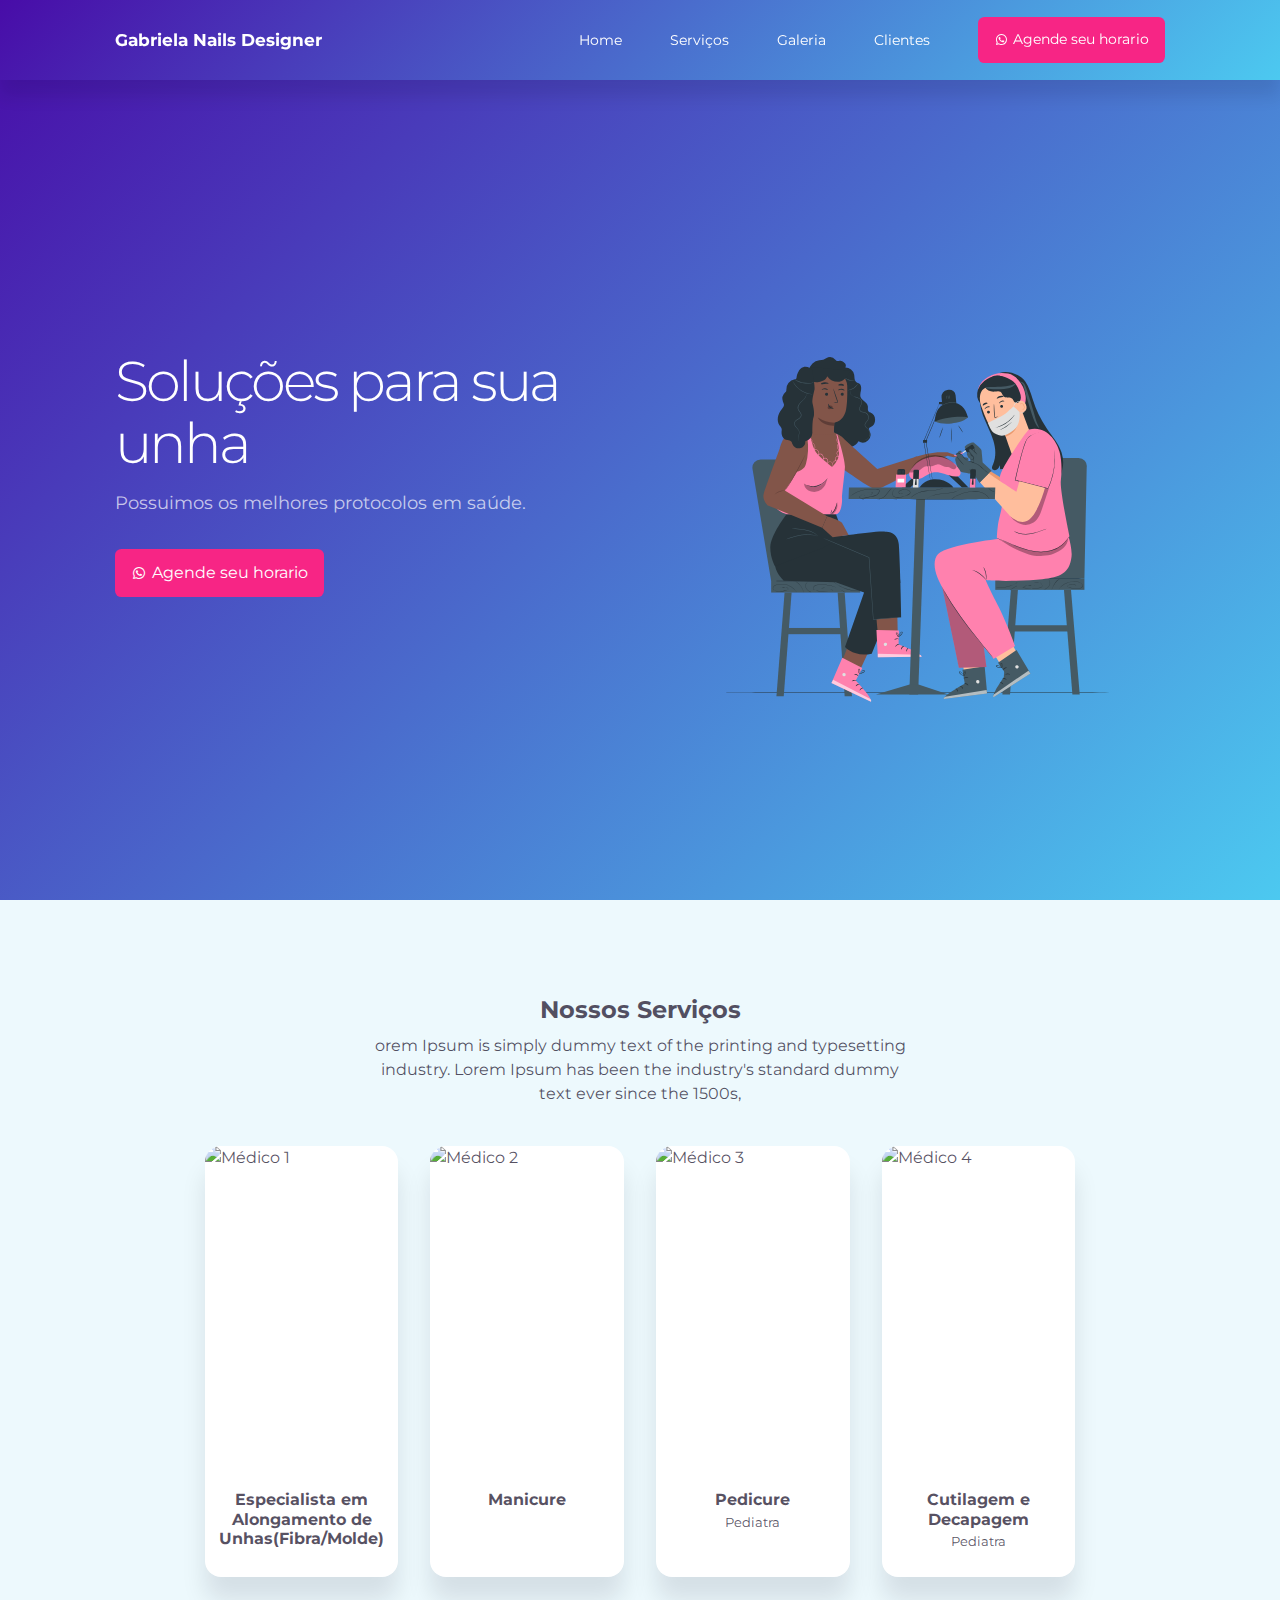
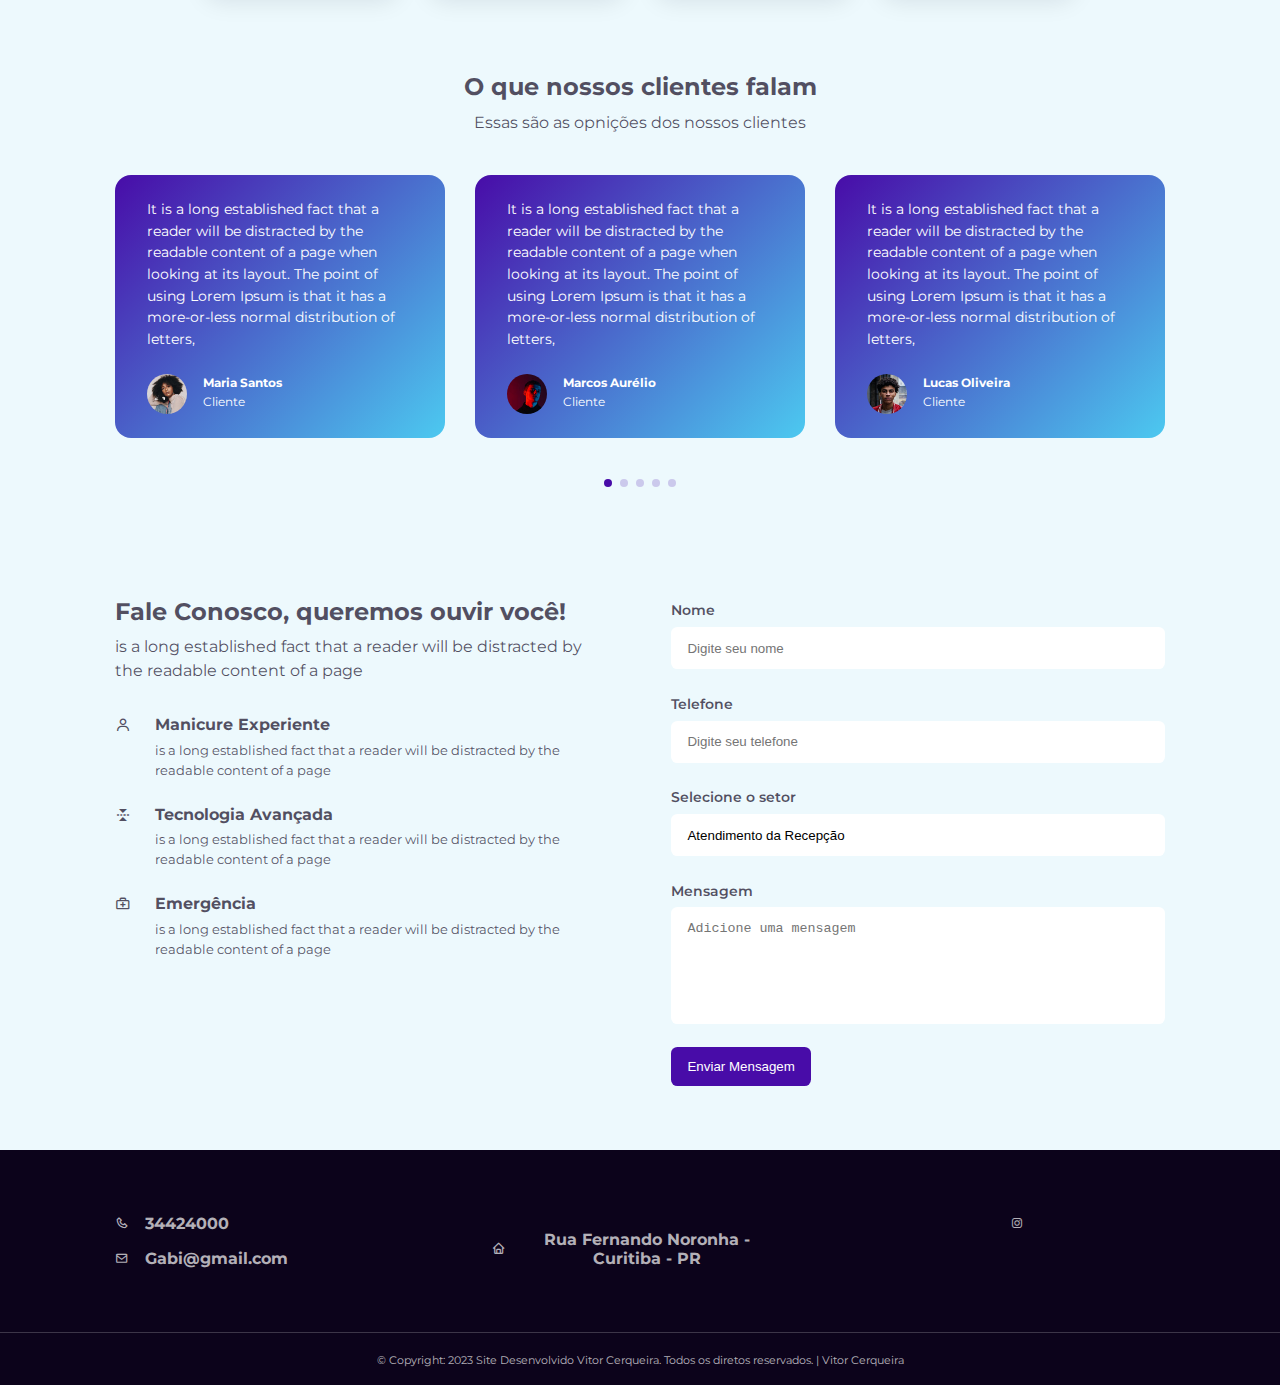
==== Salao de Beleza/index.html @ fa56c41f "alterado" ====
<!DOCTYPE html>
<html lang="pt-br">
<head>
    <meta charset="UTF-8">
    <meta http-equiv="X-UA-Compatible" content="IE=edge">
    <meta name="viewport" content="width=device-width, initial-scale=1.0">
    <link rel="stylesheet" href="./css/style.min.css">
    <link href='https://unpkg.com/boxicons@2.1.2/css/boxicons.min.css' rel='stylesheet'><!--Link BOXICONS-->
    <link rel="stylesheet" href="https://unpkg.com/swiper/swiper-bundle.min.css"/><!--Link Swiper's CSS-->
    <title>Gabriela Nails Designer</title>
</head>

<body>
    <nav>
        <div class="container">
            <a href="#" class="nav__logo"><h3>Gabriela Nails Designer</h3></a>
            
            <ul id="nav__items">
                <li><a href="#">Home</a></li>
                <li><a href="#doctor">Serviços</a></li>
                <li><a href="#services">Galeria</a></li>
                <li><a href="#testimonials">Clientes</a></li>
                <li><a href="https://wa.me/5561999999999" target="_blank" class="btn" ><i class='bx bxl-whatsapp' ></i>Agende seu horario</a></li>
            </ul>

                <button id="open__nav-btn"><i class='bx bx-menu'></i></button>
                <button id="close__nav-btn"><i class='bx bx-x' ></i></button>
            
        </div>
    </nav>
<!-----------------END OF NAV MENU---------------->

    <header>
        <div class="container">
            <div class="header__content">
                <h1>Soluções para sua unha</h1>
                <p>Possuimos os melhores protocolos em saúde.</p>
                <a href="#appointment" class="btn"><i class='bx bxl-whatsapp' ></i>Agende seu horario</a>
            </div>
            <div class="header__image">
                <img src="./assets/manicurist-animate.svg" alt="Header Image">
            </div>
        </div>
    </header>

    <!---------END OF HEADER-------------------->    
   

<!------------------END OF THE SERVICES------------------->










<section id="doctor">
    <h2>Nossos Serviços</h2>
    <p>
        orem Ipsum is simply dummy text of the printing and typesetting industry. Lorem Ipsum has been the industry's standard dummy text ever since the 1500s,
    </p>
    <div class="container">
        <article>
            <div class="doctor__image">
                <img src="https://i.pinimg.com/564x/72/eb/a5/72eba5d0fb76908fe4ea107b6c5db8d2.jpg" alt="Médico 1">
            </div>
            <div class="doctor__details">
                <h4>Especialista em Alongamento de Unhas(Fibra/Molde)</h4>
            </div>
            <div class="doctor__socials">
                <a href="https://instagram.com" target="_blank"><i class='bx bxl-instagram' style='color:#121111'></i></a>
            </div>
            <a href="https://wa.me/5561999999999" target="_blank" class="doctor__whatsapp"><i class='bx bxl-whatsapp'></i></a>
        </article>



        <article>
            <div class="doctor__image">
                <img src="https://i.pinimg.com/564x/06/58/c7/0658c7a40621ec1478a565272fd5f32c.jpg" alt="Médico 2">
            </div>
            <div class="doctor__details">
                <h4>Manicure</h4>
            </div>
            <div class="doctor__socials">
                <a href="https://instagram.com" target="_blank"><i class='bx bxl-instagram' style='color:#121111'></i></a>
            </div>
            <a href="https://wa.me/5561999999999" target="_blank" class="doctor__whatsapp"><i class='bx bxl-whatsapp'></i></a>
        </article>



        <article>
            <div class="doctor__image">
                <img src="https://i.pinimg.com/564x/a1/d6/25/a1d6251165989933259fdd6eed81cb64.jpg" alt="Médico 3">
            </div>
            <div class="doctor__details">
                <h4>Pedicure</h4>
                <small>Pediatra</small>
            </div>
            <div class="doctor__socials">
                <a href="https://instagram.com" target="_blank"><i class='bx bxl-instagram' style='color:#121111'></i></a>
            </div>
            <a href="https://wa.me/5561999999999" target="_blank" class="doctor__whatsapp"><i class='bx bxl-whatsapp'></i></a>
        </article>

        <article>
            <div class="doctor__image">
                <img src="https://i.pinimg.com/564x/08/cd/47/08cd47508c0021479b3d89a83744620e.jpg" alt="Médico 4">
            </div>
            <div class="doctor__details">
                <h4>Cutilagem e Decapagem</h4>
                <small>Pediatra</small>
            </div>
            <div class="doctor__socials">
                <a href="https://instagram.com" target="_blank"><i class='bx bxl-instagram' style='color:#121111'></i></a>
            </div>
            <a href="https://wa.me/5561999999999" target="_blank" class="doctor__whatsapp"><i class='bx bxl-whatsapp' ></i></a>
        </article>
    </div>
</section>

<!------------------END OF THE DOCTORS------------------->








<section id="testimonials"  class="swiper mySwiper">
    <h2>O que nossos clientes falam</h2>
    <p>Essas são as opnições dos nossos clientes</p>

    <div class="swiper-wrapper">
        <article class="swiper-slide">
            <p>
                It is a long established fact that a reader will be distracted by the readable content of a page when looking at its layout. The point of using Lorem Ipsum is that it has a more-or-less normal distribution of letters,
            </p>
            <div class="patient">
                <div class="avatar">
                    <img src="./assets/avatar1.jpg" alt="Patiente 1">
                </div>
                <div class="patient__details">
                    <h5>Maria Santos</h5>
                    <small>Cliente</small>
                </div>
            </div>
        </article>

        <article class="swiper-slide">
            <p>
                It is a long established fact that a reader will be distracted by the readable content of a page when looking at its layout. The point of using Lorem Ipsum is that it has a more-or-less normal distribution of letters,
            </p>
            <div class="patient">
                <div class="avatar">
                    <img src="./assets/avatar2.jpg" alt="Patiente 2">
                </div>
                <div class="patient__details">
                    <h5>Marcos Aurélio</h5>
                    <small>Cliente</small>
                </div>
            </div>
        </article>

        <article class="swiper-slide">
            <p>
                It is a long established fact that a reader will be distracted by the readable content of a page when looking at its layout. The point of using Lorem Ipsum is that it has a more-or-less normal distribution of letters,
            </p>
            <div class="patient">
                <div class="avatar">
                    <img src="./assets/avatar3.jpg" alt="Patiente 3">
                </div>
                <div class="patient__details">
                    <h5>Lucas Oliveira</h5>
                    <small>Cliente</small>
                </div>
            </div>
        </article>

        <article class="swiper-slide">
            <p>
                It is a long established fact that a reader will be distracted by the readable content of a page when looking at its layout. The point of using Lorem Ipsum is that it has a more-or-less normal distribution of letters,
            </p>
            <div class="patient">
                <div class="avatar">
                    <img src="./assets/avatar4.jpg" alt="Patiente 4">
                </div>
                <div class="patient__details">
                    <h5>Neuza Paiva</h5>
                    <small>Cliente</small>
                </div>
            </div>
        </article>

        <article class="swiper-slide">
            <p>
                It is a long established fact that a reader will be distracted by the readable content of a page when looking at its layout. The point of using Lorem Ipsum is that it has a more-or-less normal distribution of letters,
            </p>
            <div class="patient">
                <div class="avatar">
                    <img src="./assets/avatar5.jpg" alt="Patiente 5">
                </div>
                <div class="patient__details">
                    <h5>Dalila Santos</h5>
                    <small>Cliente</small>
                </div>
            </div>
        </article>

        <article class="swiper-slide">
            <p>
                It is a long established fact that a reader will be distracted by the readable content of a page when looking at its layout. The point of using Lorem Ipsum is that it has a more-or-less normal distribution of letters,
            </p>
            <div class="patient">
                <div class="avatar">
                    <img src="./assets/avatar6.jpg" alt="Patiente 6">
                </div>
                <div class="patient__details">
                    <h5>Eduarda Souza</h5>
                    <small>Cliente</small>
                </div>
            </div>
        </article>

        <article class="swiper-slide">
            <p>
                It is a long established fact that a reader will be distracted by the readable content of a page when looking at its layout. The point of using Lorem Ipsum is that it has a more-or-less normal distribution of letters,
            </p>
            <div class="patient">
                <div class="avatar">
                    <img src="./assets/avatar7.jpg" alt="Patiente 7">
                </div>
                <div class="patient__details">
                    <h5>Camila Aguiar</h5>
                    <small>Cliente</small>
                </div>
            </div>
        </article>
    </div>
    <div class="swiper-pagination"></div><!--Swiper JS contador de paginas-->
</section>
<!------------------END OF THE TESTIMUNIALS------------------->







<section id="appointment">
    <div class="container">
        <div class="info">
            <h2>Fale Conosco, queremos ouvir você!</h2>
            <p>is a long established fact that a reader will be distracted by the readable content of a page</p>

            <article>
                <div class="info__icon">
                    <i class='bx bx-user'></i>
                </div>
                <div>
                    <h4>Manicure Experiente</h4>
                    <small>
                        is a long established fact that a reader will be distracted by the readable content of a page
                    </small>
                </div>
            </article>

            <article>
                <div class="info__icon">
                    <i class='bx bx-reflect-horizontal'></i>
                </div>
                <div>
                    <h4>Tecnologia Avançada</h4>
                    <small>
                        is a long established fact that a reader will be distracted by the readable content of a page
                    </small>
                </div>
            </article>

            <article>
                <div class="info__icon">
                    <i class='bx bx-first-aid'></i>
                </div>
                <div>
                    <h4>Emergência</h4>
                    <small>
                        is a long established fact that a reader will be distracted by the readable content of a page
                    </small>
                </div>
            </article>
        </div>

        <form action="https://formspree.io/f/mayvaybg" method="POST">
            <div class="form__group">
                <label for="name">Nome</label>
                <input type="text" placeholder="Digite seu nome" name="Nome do Paciente" id="name" required><!--name é o nome do item que irá contar no email-->
            </div>
            <div class="form__group">
                <label for="phone">Telefone</label>
                <input type="number" placeholder="Digite seu telefone" name="Numero de Telefone" id="number" required>
            </div>
            <div class="form__group">
                <label for="departament">Selecione o setor</label>
                <select name="Departamento" id="departament" required>
                    <option value="Recepção">Atendimento da Recepção</option>
                    <option value="Médico">Atendimento Médico</option>
                    <option value="Recepção">Estrutura</option>
                </select>
            </div>
            <div class="form__group">
                <label for="message">Mensagem</label>
                <textarea name="Mensagem" id="message" rows="6" placeholder="Adicione uma mensagem" required></textarea>
            </div>
            <input type="submit" value="Enviar Mensagem" class="btn-primary">
        </form>
    </div>
</section>
<!------------------END OF THE APPOINTMENT------------------->







<footer>
    <div class="container">
        <article class="contact">
            <div class="contact__items">
                <i class='bx bx-phone'></i>
                <a href="tel:+556134424000"><h3>34424000</h3></a>
            </div>
            <div class="contact__items">
                <i class='bx bx-envelope'></i>
                <a href="mailto:Ouvidoria@Suaclinica.com"><h3>Gabi@gmail.com</h3></a>
            </div>
        </article>

        <article class="adress">
            <i class='bx bx-home'></i>
            <a href="https://www.google.com.br/maps/place/Congresso+Nacional/@-15.7997067,-47.8663516,17z/data=!3m1!4b1!4m5!3m4!1s0x935a3b38bf6375b9:0x5b6cafaacd19f3f!8m2!3d-15.7997119!4d-47.8641629" target="_blank"><h3>Rua Fernando Noronha - Curitiba - PR</h3></a>
            
            <a href="#"></i></a>
        </article>

        <article>
            <div class="footer__socials">
                <a href="https://www.instagram.com/jonathansantos.costa/" target="_blank"><i class='bx bxl-instagram' ></i></a>
            </div> 
        </article>

        </div>
        <div class="copyright">
            <small>&copy; Copyright: 2023 Site Desenvolvido Vitor Cerqueira. Todos os diretos reservados. |  Vitor Cerqueira 
        </div>
</footer>






<script src="https://unpkg.com/swiper/swiper-bundle.min.js"></script><!-- Swiper JS -->
<script src="./main.js"></script><!--javascript botao menu-->


</body>
</html>
---- Salao de Beleza/css/style.min.css ----
@import url("https://fonts.googleapis.com/css2?family=Montserrat:wght@300;400;500;600;700&display=swap");*{margin:0;padding:0;border:0;outline:0;list-style:none;text-decoration:none;-webkit-box-sizing:border-box;box-sizing:border-box}html{scroll-behavior:smooth}body{font-family:Montserrat, sans-serif;line-height:1.5;color:rgba(12,3,27,0.7);background:rgba(76,201,240,0.1);-webkit-user-select:none;-moz-user-select:none;-ms-user-select:none;user-select:none}.container{width:82%;margin:0 auto}img{display:block;width:100%}h1,h2,h3,h4,h5{line-height:1.2}section{margin-top:6rem}section>h2{text-align:center}section>p{text-align:center;width:42%;margin:0.6rem auto 2.5rem}.btn{display:block;width:-webkit-fit-content;width:-moz-fit-content;width:fit-content;padding:0.75rem 1rem;border-radius:0.4rem;background:#f72585;cursor:pointer;-webkit-transition:all 400ms ease;transition:all 400ms ease;color:#fff;display:-webkit-box;display:-ms-flexbox;display:flex;-webkit-box-orient:horizontal;-webkit-box-direction:normal;-ms-flex-direction:row;flex-direction:row;-webkit-box-align:center;-ms-flex-align:center;align-items:center;text-align:center;gap:0.3rem}.btn:hover{background:#f84c9b;-webkit-box-shadow:0 1rem 1.6rem rgba(12,3,27,0.15);box-shadow:0 1rem 1.6rem rgba(12,3,27,0.15)}.btn-primary{display:block;width:-webkit-fit-content;width:-moz-fit-content;width:fit-content;padding:0.75rem 1rem;border-radius:0.4rem;background:#480ca8;cursor:pointer;-webkit-transition:all 400ms ease;transition:all 400ms ease;color:#fff}.btn-primary:hover{background:#580fce;-webkit-box-shadow:0 1rem 1.6rem rgba(12,3,27,0.15);box-shadow:0 1rem 1.6rem rgba(12,3,27,0.15)}@media screen and (max-width: 1024px){.container{width:90%}section>p{width:55%}}@media screen and (max-width: 600px){section>p{width:90%}}nav{width:100vw;height:5rem;position:fixed;z-index:10;display:-ms-grid;display:grid;place-items:center;background:linear-gradient(135deg, #480ca8, #4cc9f0);color:#fff;-webkit-box-shadow:0 1rem 1rem rgba(12,3,27,0.1);box-shadow:0 1rem 1rem rgba(12,3,27,0.1)}nav h1,nav h2,nav h3,nav h4,nav h5{color:#fff}nav.window-scroll{background:#fff}nav.window-scroll .container button{color:#0c031b}nav.window-scroll .container a{color:#0c031b}nav.window-scroll .container a>h3{color:#0c031b}nav.window-scroll .container a.btn{color:#fff}nav .container{display:-webkit-box;display:-ms-flexbox;display:flex;-webkit-box-pack:justify;-ms-flex-pack:justify;justify-content:space-between;-webkit-box-align:center;-ms-flex-align:center;align-items:center}nav .container ul{display:-webkit-box;display:-ms-flexbox;display:flex;gap:3rem;-webkit-box-align:center;-ms-flex-align:center;align-items:center}nav .container button{display:none}nav .container a{color:#fff;font-weight:400;font-size:0.9rem}nav .container .nav__logo{color:#fff}@media screen and (max-width: 1024px){nav .container button{display:inline-block;background:transparent;color:#fff;font-size:2rem;cursor:pointer}nav .container button#close__nav-btn{display:none}nav .container ul{position:fixed;right:5%;top:5rem;-webkit-box-orient:vertical;-webkit-box-direction:normal;-ms-flex-direction:column;flex-direction:column;-webkit-box-align:start;-ms-flex-align:start;align-items:flex-start;gap:0;display:none;opacity:0;-webkit-animation:fadeNavItem 700ms ease forwards;animation:fadeNavItem 700ms ease forwards}@-webkit-keyframes fadeNavItem{0%{}100%{opacity:1}}@keyframes fadeNavItem{0%{}100%{opacity:1}}nav .container ul li{width:100%}nav .container ul li a{color:#fff;height:100%;display:block;padding:1.5rem 2rem;border-radius:0;background:-webkit-gradient(linear, left top, left bottom, from(#4cc9f0), to(#14b8eb));background:linear-gradient(#4cc9f0, #14b8eb)}nav .container ul li a.btn{background:#f72585}}header{background:linear-gradient(135deg, #480ca8, #4cc9f0);color:#fff;height:100vh;display:-ms-grid;display:grid;place-items:center;overflow:hidden}header h1,header h2,header h3,header h4,header h5{color:#fff}header .container{margin-top:3rem;display:-ms-grid;display:grid;-ms-grid-columns:46% 46%;grid-template-columns:46% 46%;gap:8%;-webkit-box-align:center;-ms-flex-align:center;align-items:center;-webkit-box-pack:justify;-ms-flex-pack:justify;justify-content:space-between}header .container .header__content h1{font-size:3.5rem;line-height:1.1;letter-spacing:-3px;font-weight:300}header .container .header__content p{margin:1rem 0 2rem;color:rgba(255,255,255,0.7);font-size:1.1rem}@media screen and (max-width: 1024px){header{height:80vh}header .container{gap:1rem}header .container .header__content h1{font-size:2.2rem}}@media screen and (max-width: 600px){header{height:100vh;padding-top:3rem}header .container{-ms-grid-columns:1fr;grid-template-columns:1fr;text-align:center}header .container .header__content{margin:0.8rem 0 1.5rem;line-height:1.4rem}header .container .header__content .btn{display:block;margin-left:auto;margin-right:auto}}#services .container{display:-ms-grid;display:grid;-ms-grid-columns:(1fr)[3];grid-template-columns:repeat(3, 1fr);gap:2rem}#services article{background:linear-gradient(135deg, #480ca8, #4cc9f0);color:#fff;padding:1.5rem;border-radius:1rem;display:Flex;gap:1.5rem;height:-webkit-fit-content;height:-moz-fit-content;height:fit-content;-webkit-transition:all 400ms ease;transition:all 400ms ease}#services article h1,#services article h2,#services article h3,#services article h4,#services article h5{color:#fff}#services article i{font-size:1.7rem}#services article:hover{margin-top:-0.5rem}@media screen and (max-width: 1024px){#services .container{gap:1rem;-ms-grid-columns:(1fr)[2];grid-template-columns:repeat(2, 1fr)}#services .container article{padding:1.2rem;gap:0.8rem}#services .container article:hover{margin:0}}@media screen and (max-width: 600px){#services .container{-ms-grid-columns:1fr;grid-template-columns:1fr}#services .container article div h4{margin-bottom:0.8rem}}#doctor .container{width:68%;display:-ms-grid;display:grid;-ms-grid-columns:(1fr)[4];grid-template-columns:repeat(4, 1fr);gap:2rem}#doctor .container article{background:#fff;border-radius:1rem;-webkit-box-shadow:0 1.5rem 1.5rem rgba(12,3,27,0.1);box-shadow:0 1.5rem 1.5rem rgba(12,3,27,0.1);position:relative;-webkit-transition:all 700ms ease;transition:all 700ms ease}#doctor .container article:hover{-webkit-box-shadow:none;box-shadow:none}#doctor .container article:hover .doctor__image::before{left:0;border-radius:1rem 1rem 0 0}#doctor .container article:hover .doctor__socials,#doctor .container article:hover .doctor__whatsapp{opacity:1;visibility:visible}#doctor .container article .doctor__image{height:20rem;position:relative;border-radius:1rem 1rem 0 0;overflow:hidden}#doctor .container article .doctor__image::before{content:'';display:block;width:100%;height:100%;position:absolute;top:0;left:-100%;background:linear-gradient(135deg, rgba(72,12,168,0.8), rgba(76,201,240,0.8));border-radius:50%;-webkit-transition:all 1s ease;transition:all 1s ease}#doctor .container article .doctor__details{margin:1.5rem 0;text-align:center}#doctor .container article .doctor__socials{position:absolute;top:1.2rem;right:1.2rem;display:-webkit-box;display:-ms-flexbox;display:flex;-webkit-box-orient:vertical;-webkit-box-direction:normal;-ms-flex-direction:column;flex-direction:column;gap:1rem;opacity:0;visibility:hidden;-webkit-transition:all 1s 400ms ease;transition:all 1s 400ms ease}#doctor .container article .doctor__socials a{background:#fff;color:#480ca8;padding:0.4rem;display:-webkit-box;display:-ms-flexbox;display:flex;font-size:0.8rem;border-radius:50%;-webkit-transition:all 400ms ease;transition:all 400ms ease}#doctor .container article .doctor__socials a:hover{background:#480ca8;color:#fff}#doctor .container article .doctor__whatsapp{background:#54eb72;color:#fff;position:absolute;left:50%;-webkit-transform:translateX(-50%);transform:translateX(-50%);bottom:30%;padding:1rem;border-radius:50%;display:-webkit-box;display:-ms-flexbox;display:flex;opacity:0;visibility:hidden;-webkit-transition:all 1s 400ms ease;transition:all 1s 400ms ease}@media screen and (max-width: 1024px){#doctor .container{-ms-grid-columns:1fr 1fr;grid-template-columns:1fr 1fr}}@media screen and (max-width: 600px){#doctor .container{-ms-grid-columns:1fr;grid-template-columns:1fr}}.swiper{width:82%}.swiper .swiper-wrapper{margin-bottom:4rem}.swiper .swiper-wrapper .swiper-slide{background:linear-gradient(135deg, #480ca8, #4cc9f0);color:#fff;padding:1.5rem 2rem;border-radius:1rem;cursor:default;font-size:0.9rem}.swiper .swiper-wrapper .swiper-slide h1,.swiper .swiper-wrapper .swiper-slide h2,.swiper .swiper-wrapper .swiper-slide h3,.swiper .swiper-wrapper .swiper-slide h4,.swiper .swiper-wrapper .swiper-slide h5{color:#fff}.swiper .swiper-wrapper .swiper-slide p{margin-bottom:1.5rem}.swiper .swiper-wrapper .swiper-slide .patient{display:-webkit-box;display:-ms-flexbox;display:flex;-webkit-box-align:center;-ms-flex-align:center;align-items:center;gap:1rem}.swiper .swiper-wrapper .swiper-slide .patient .avatar{width:2.5rem;aspect-ratio:1/1;border-radius:50%;overflow:hidden}.swiper .swiper-pagination-bullet{background:#480ca8}@media screen and (max-width: 600px){.swiper .swiper-wrapper .swiper-slide{padding:1.5rem}}#appointment .container{display:-ms-grid;display:grid;-ms-grid-columns:47% 47%;grid-template-columns:47% 47%;gap:6%}#appointment .container .info p{margin:0.5rem 0 2rem}#appointment .container .info article{display:-webkit-box;display:-ms-flexbox;display:flex;gap:1.5rem;margin-bottom:1.5rem}#appointment .container .info article small{margin-top:0.4rem;display:block}#appointment .container form{display:-webkit-box;display:-ms-flexbox;display:flex;-webkit-box-orient:vertical;-webkit-box-direction:normal;-ms-flex-direction:column;flex-direction:column;gap:1.4rem}#appointment .container form .form__group label{font-size:0.85rem;margin-bottom:0.4rem;display:inline-block;font-weight:600}#appointment .container form .form__group input,#appointment .container form .form__group textarea,#appointment .container form .form__group select{background:#fff;padding:0.85rem 1rem;display:block;width:100%;border-radius:0.4rem;resize:none;-webkit-appearance:none;-moz-appearance:none;appearance:none}@media screen and (max-width: 1024px){#appointment .container{-ms-grid-columns:1fr;grid-template-columns:1fr;gap:2rem}#appointment .container .info h2,#appointment .container .info p{text-align:center}}footer{background:#0c031b;color:rgba(255,255,255,0.7);padding-top:4rem;margin-top:4rem}footer .container{display:-ms-grid;display:grid;-ms-grid-columns:(1fr)[3];grid-template-columns:repeat(3, 1fr);gap:5rem;font-size:0.85rem;padding-bottom:3rem}footer .container a{color:rgba(255,255,255,0.7);-webkit-transition:all 400ms ease;transition:all 400ms ease}footer .container a:hover{color:#fff}footer .container .contact{display:-webkit-box;display:-ms-flexbox;display:flex;-webkit-box-orient:vertical;-webkit-box-direction:normal;-ms-flex-direction:column;flex-direction:column;-webkit-box-pack:center;-ms-flex-pack:center;justify-content:center}footer .container .contact .footer__logo{padding-bottom:2rem}footer .container .contact .contact__items{display:-webkit-box;display:-ms-flexbox;display:flex;-webkit-box-orient:horizontal;-webkit-box-direction:normal;-ms-flex-direction:row;flex-direction:row;-webkit-box-align:center;-ms-flex-align:center;align-items:center;gap:1rem;padding-bottom:1rem}footer .container .adress{display:-webkit-box;display:-ms-flexbox;display:flex;-webkit-box-orient:horizontal;-webkit-box-direction:normal;-ms-flex-direction:row;flex-direction:row;-webkit-box-align:center;-ms-flex-align:center;align-items:center;text-align:center;gap:1rem}footer .container .footer__socials{padding-bottom:1rem;display:-webkit-box;display:-ms-flexbox;display:flex;gap:1rem;-webkit-box-pack:center;-ms-flex-pack:center;justify-content:center}footer .copyright{text-align:center;font-size:0.85rem;padding:1rem;border-top:1px solid rgba(255,255,255,0.2)}@media screen and (max-width: 600px){footer .container{-ms-grid-columns:1fr;grid-template-columns:1fr;text-align:center}}
/*# sourceMappingURL=style.min.css.map */
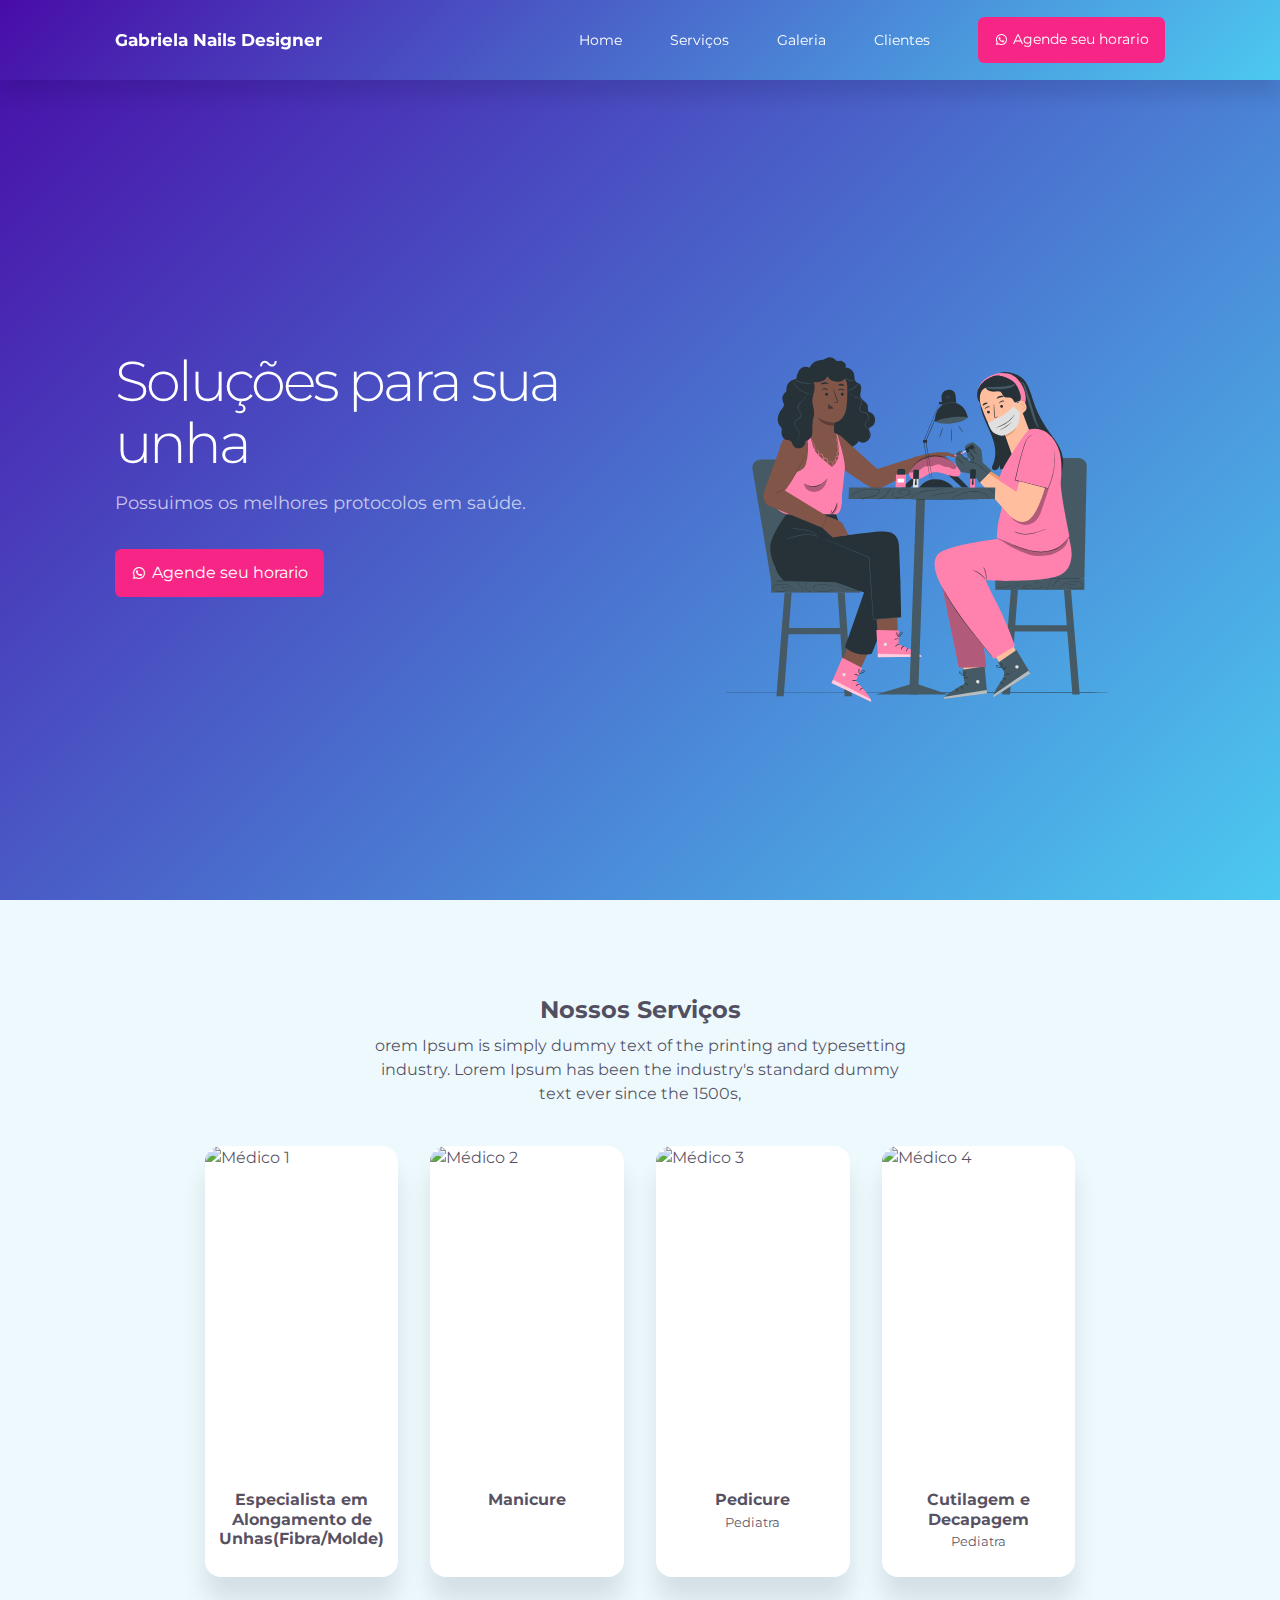
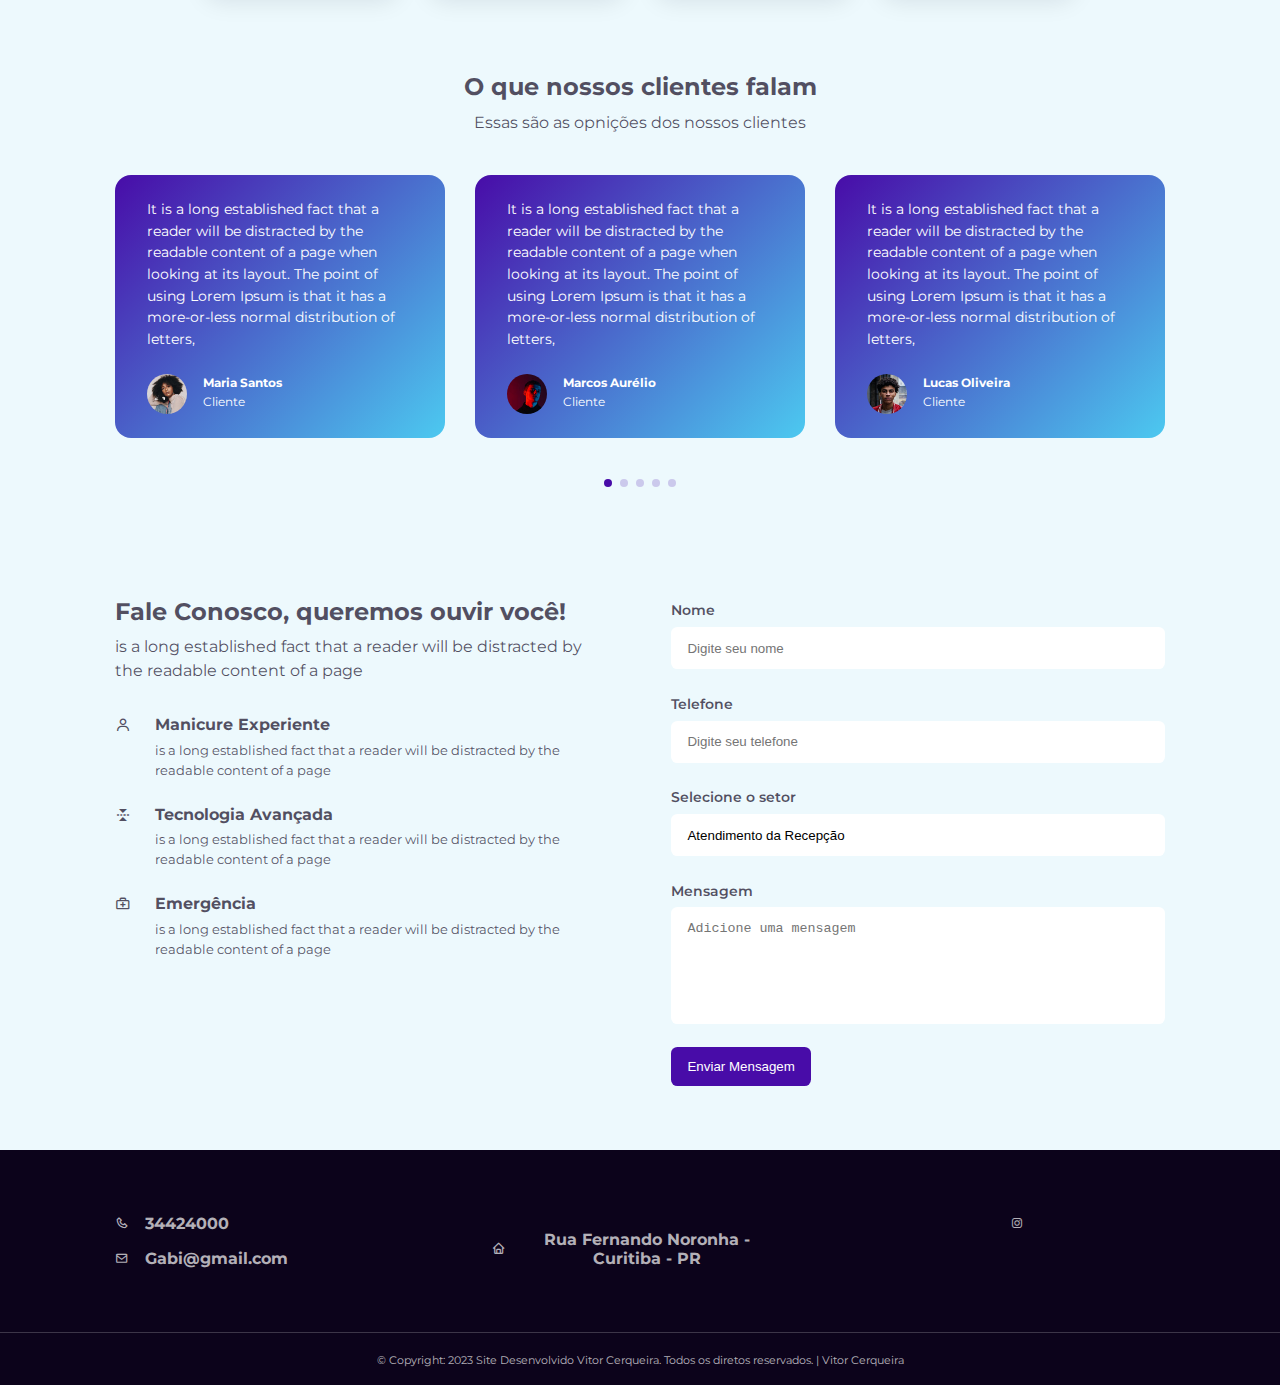
==== commit 6f0d0c6b: "alterado" ====
--- a/Salao de Beleza/index.html
+++ b/Salao de Beleza/index.html
@@ -7,7 +7,7 @@
     <link rel="stylesheet" href="./css/style.min.css">
     <link href='https://unpkg.com/boxicons@2.1.2/css/boxicons.min.css' rel='stylesheet'><!--Link BOXICONS-->
     <link rel="stylesheet" href="https://unpkg.com/swiper/swiper-bundle.min.css"/><!--Link Swiper's CSS-->
-    <title>Gabriela Nails Designer</title>
+    <title>Gabriela Nails Designer💅🏻</title>
 </head>
 
 <body>
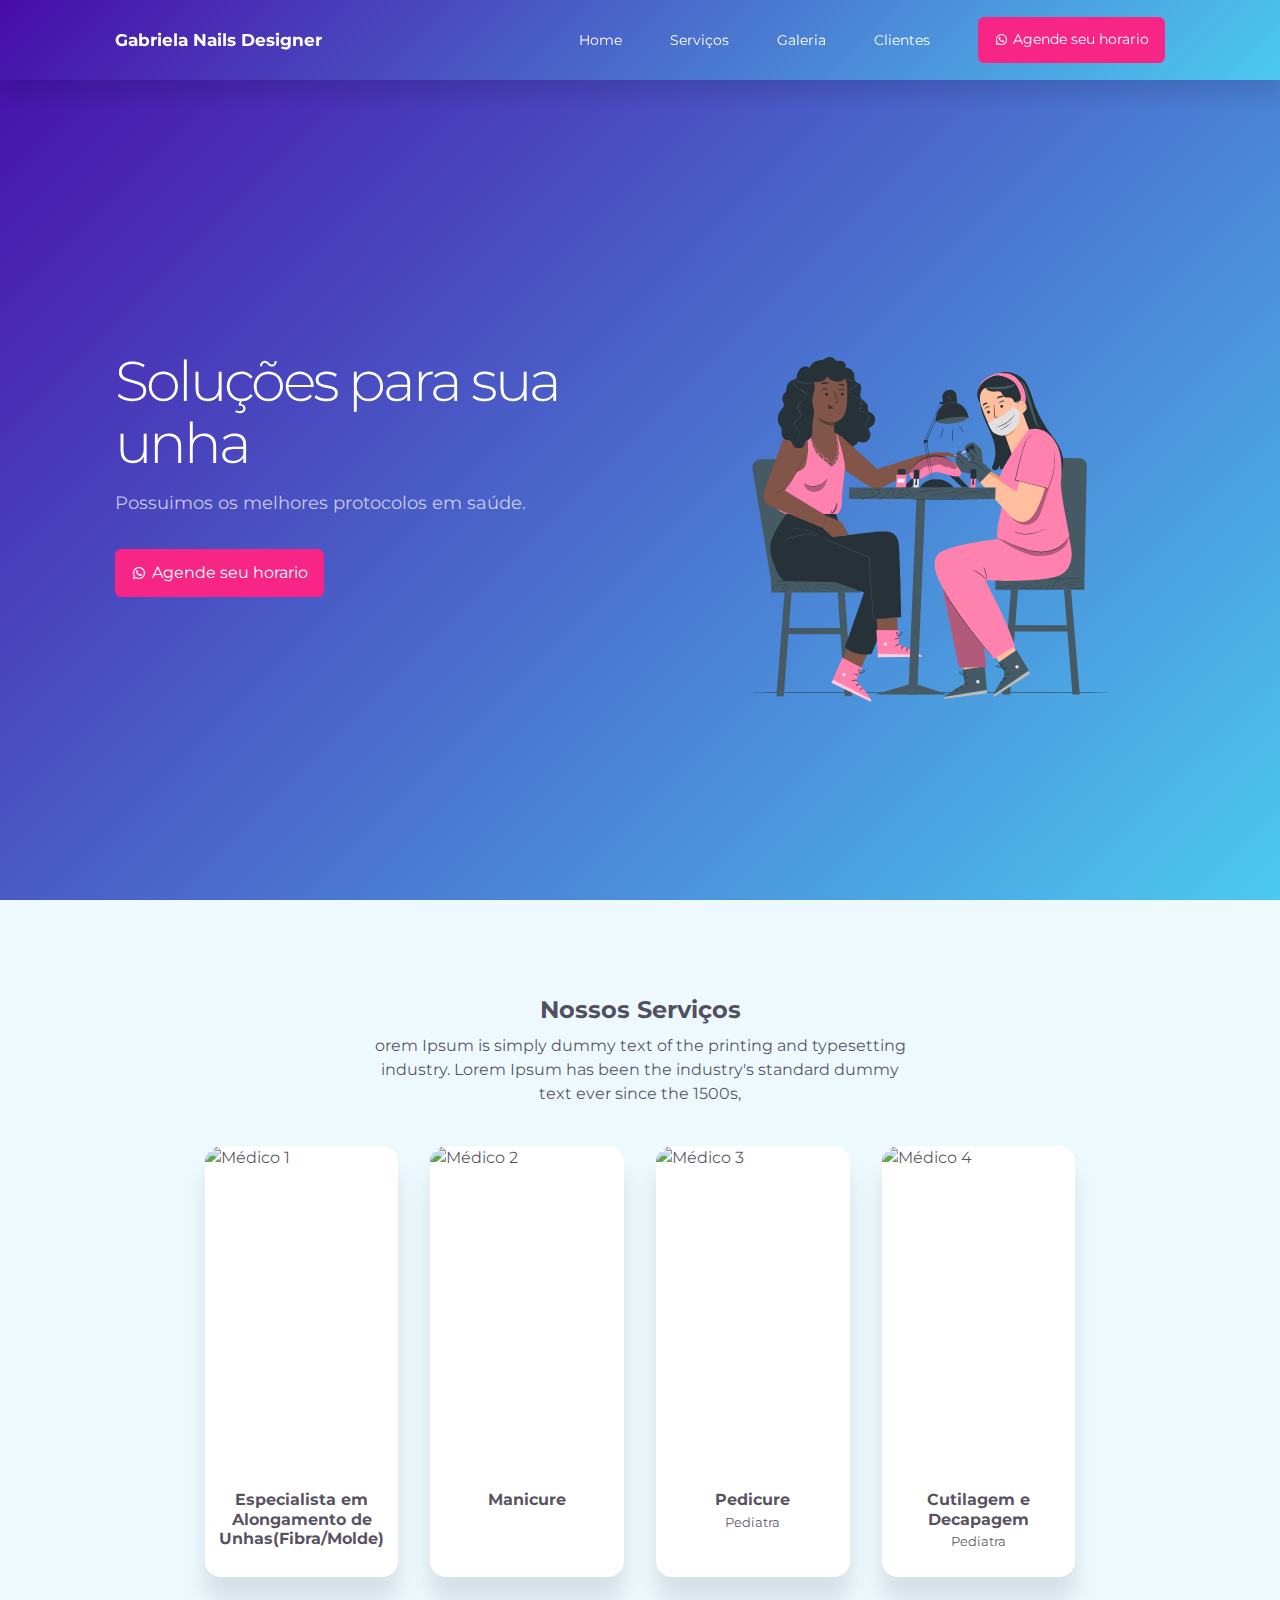
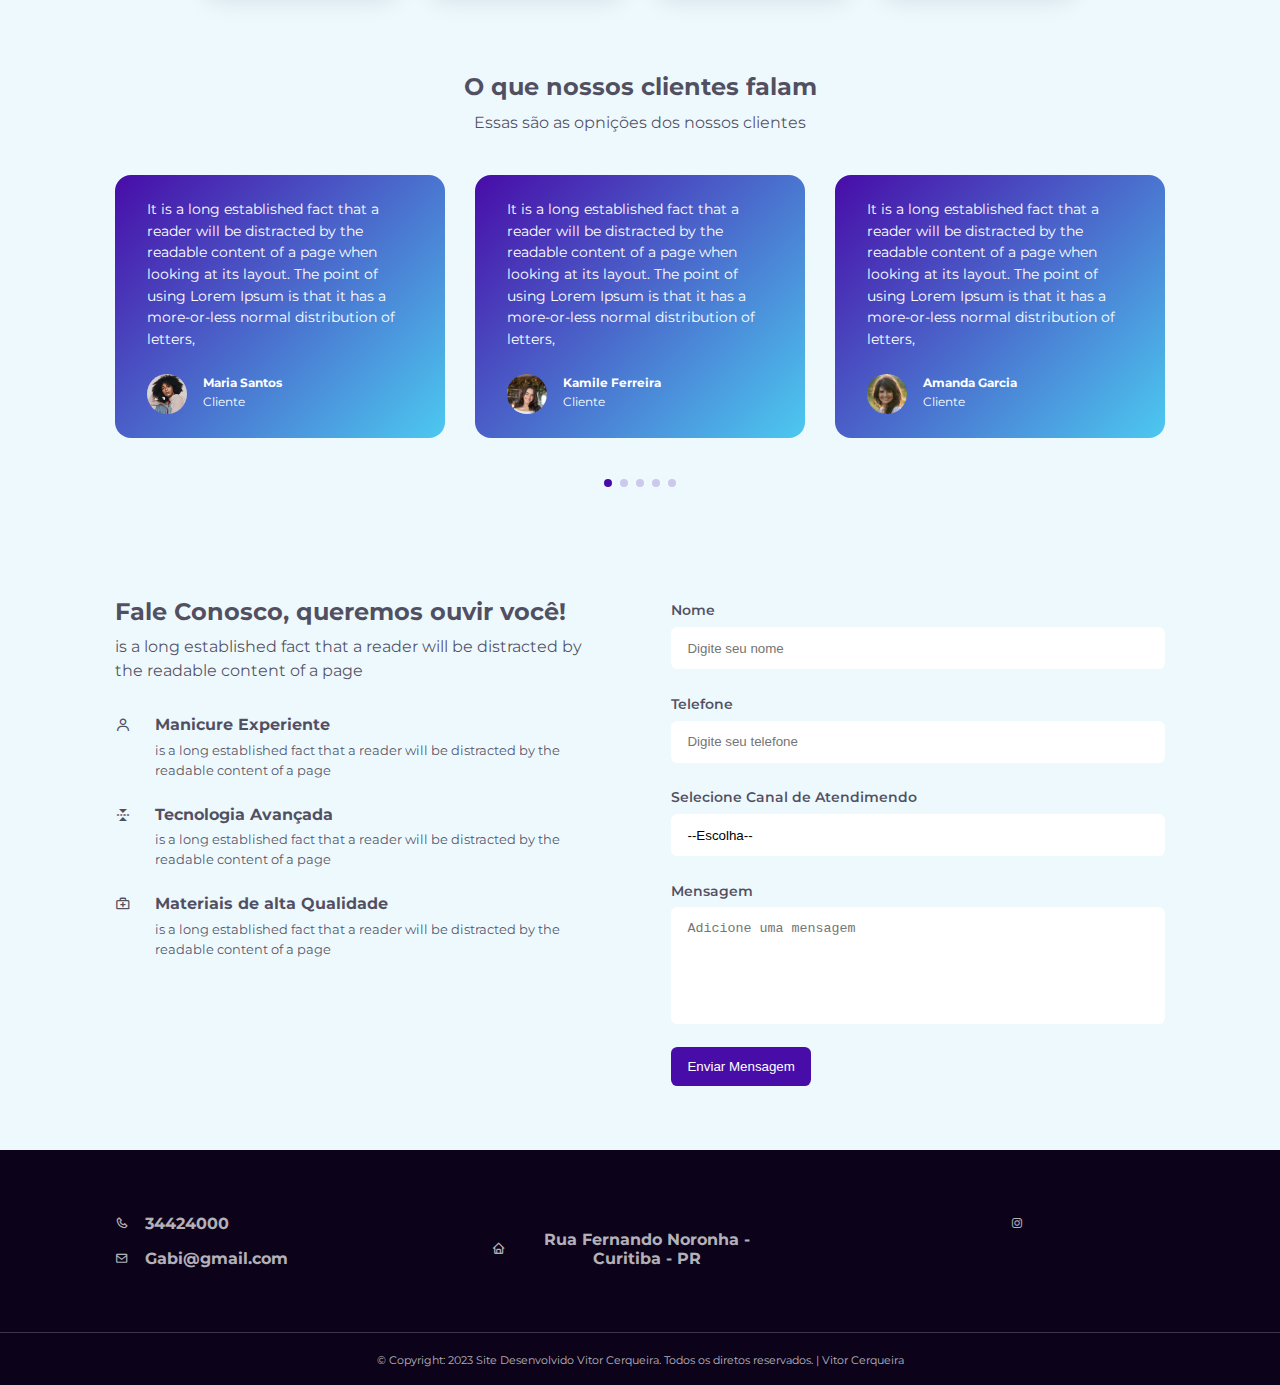
==== commit baa12702: "alterado" ====
--- a/Salao de Beleza/index.html
+++ b/Salao de Beleza/index.html
@@ -158,25 +158,25 @@
             </p>
             <div class="patient">
                 <div class="avatar">
-                    <img src="./assets/avatar2.jpg" alt="Patiente 2">
-                </div>
-                <div class="patient__details">
-                    <h5>Marcos Aurélio</h5>
-                    <small>Cliente</small>
-                </div>
-            </div>
-        </article>
-
-        <article class="swiper-slide">
-            <p>
-                It is a long established fact that a reader will be distracted by the readable content of a page when looking at its layout. The point of using Lorem Ipsum is that it has a more-or-less normal distribution of letters,
-            </p>
-            <div class="patient">
-                <div class="avatar">
-                    <img src="./assets/avatar3.jpg" alt="Patiente 3">
-                </div>
-                <div class="patient__details">
-                    <h5>Lucas Oliveira</h5>
+                    <img src="./assets/avatar2.avif" alt="Patiente 2">
+                </div>
+                <div class="patient__details">
+                    <h5>Kamile Ferreira</h5>
+                    <small>Cliente</small>
+                </div>
+            </div>
+        </article>
+
+        <article class="swiper-slide">
+            <p>
+                It is a long established fact that a reader will be distracted by the readable content of a page when looking at its layout. The point of using Lorem Ipsum is that it has a more-or-less normal distribution of letters,
+            </p>
+            <div class="patient">
+                <div class="avatar">
+                    <img src="./assets/avatar3.avif" alt="Patiente 3">
+                </div>
+                <div class="patient__details">
+                    <h5>Amanda Garcia</h5>
                     <small>Cliente</small>
                 </div>
             </div>
@@ -287,7 +287,7 @@
                     <i class='bx bx-first-aid'></i>
                 </div>
                 <div>
-                    <h4>Emergência</h4>
+                    <h4>Materiais de alta Qualidade</h4>
                     <small>
                         is a long established fact that a reader will be distracted by the readable content of a page
                     </small>
@@ -305,11 +305,12 @@
                 <input type="number" placeholder="Digite seu telefone" name="Numero de Telefone" id="number" required>
             </div>
             <div class="form__group">
-                <label for="departament">Selecione o setor</label>
+                <label for="departament">Selecione Canal de Atendimendo </label>
                 <select name="Departamento" id="departament" required>
+                    <option value="Ajuda">--Escolha--</option>
                     <option value="Recepção">Atendimento da Recepção</option>
-                    <option value="Médico">Atendimento Médico</option>
-                    <option value="Recepção">Estrutura</option>
+                    <option value="Manicure">Atendimento Whatsapp</option>
+                    <option value="Recepção">Instagram</option>
                 </select>
             </div>
             <div class="form__group">
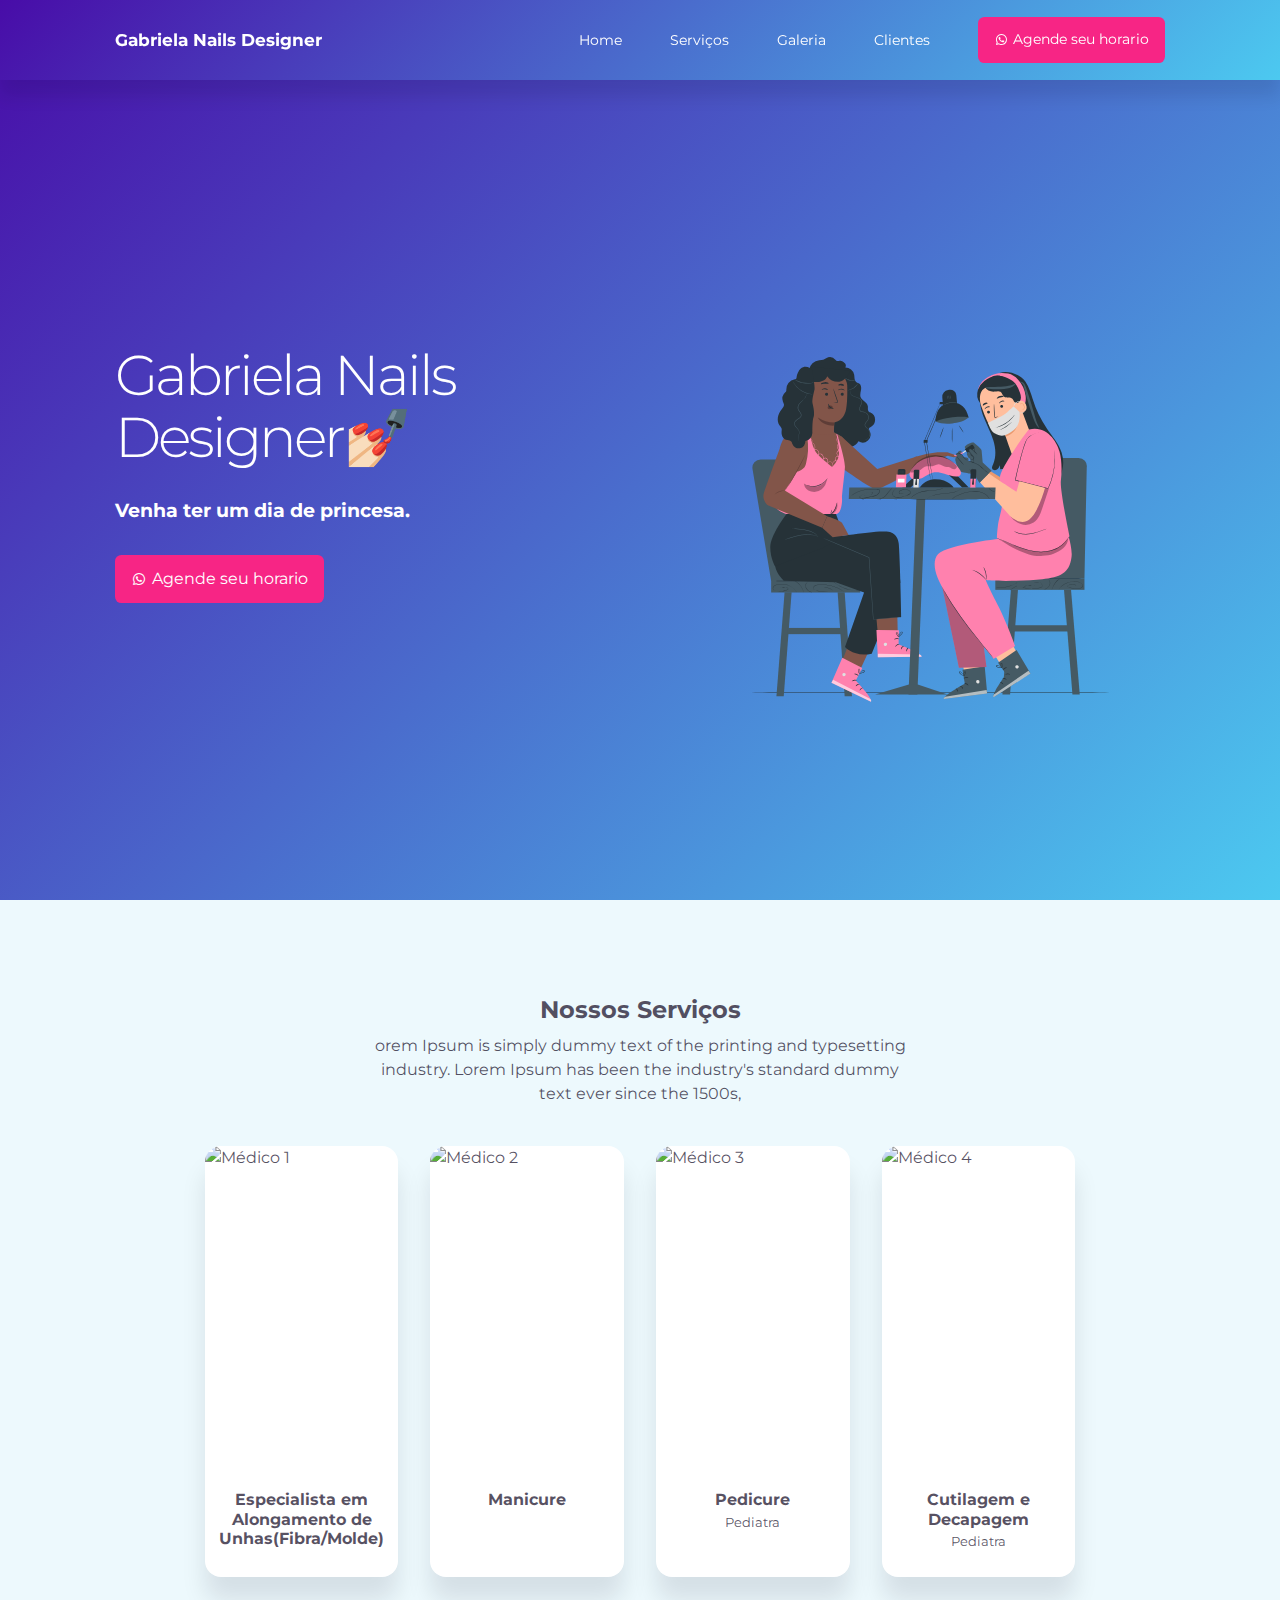
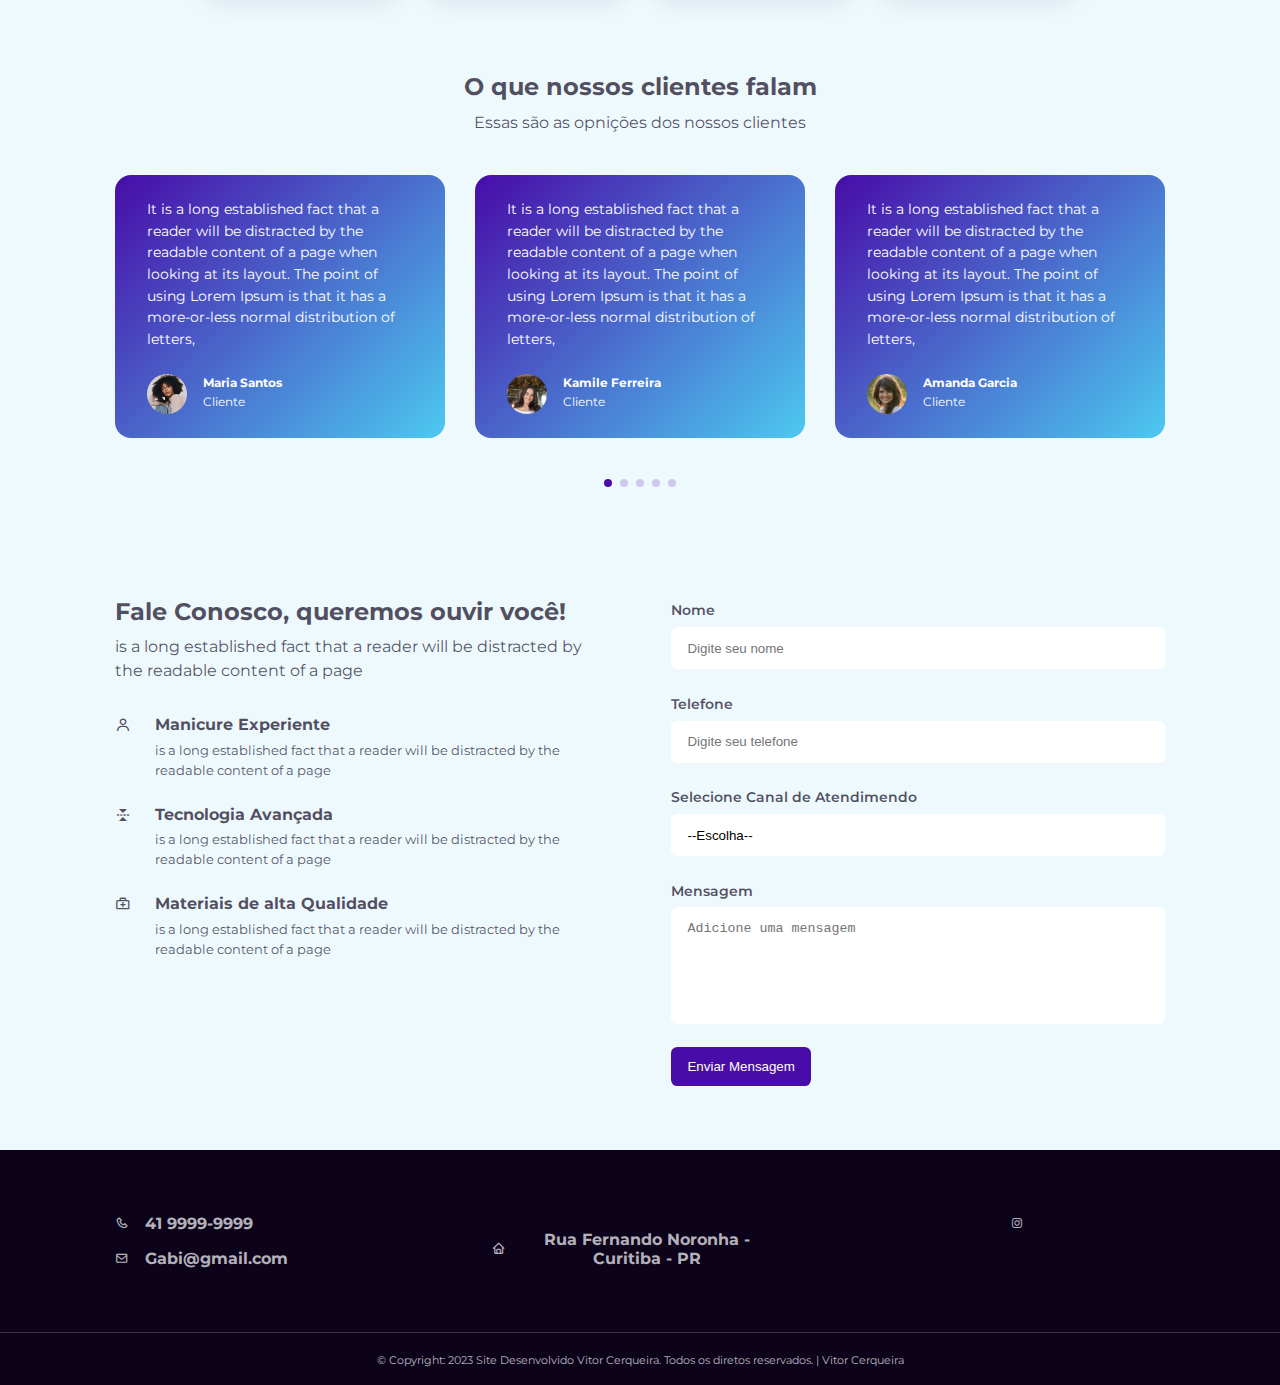
==== commit 87478867: "alterado" ====
--- a/Salao de Beleza/index.html
+++ b/Salao de Beleza/index.html
@@ -33,8 +33,8 @@
     <header>
         <div class="container">
             <div class="header__content">
-                <h1>Soluções para sua unha</h1>
-                <p>Possuimos os melhores protocolos em saúde.</p>
+                <h1>Gabriela Nails Designer💅🏻</h1>
+                <p><h3>Venha ter um dia de princesa.</h3></p>
                 <a href="#appointment" class="btn"><i class='bx bxl-whatsapp' ></i>Agende seu horario</a>
             </div>
             <div class="header__image">
@@ -334,7 +334,7 @@
         <article class="contact">
             <div class="contact__items">
                 <i class='bx bx-phone'></i>
-                <a href="tel:+556134424000"><h3>34424000</h3></a>
+                <a href="tel:+556134424000"><h3>41 9999-9999</h3></a>
             </div>
             <div class="contact__items">
                 <i class='bx bx-envelope'></i>
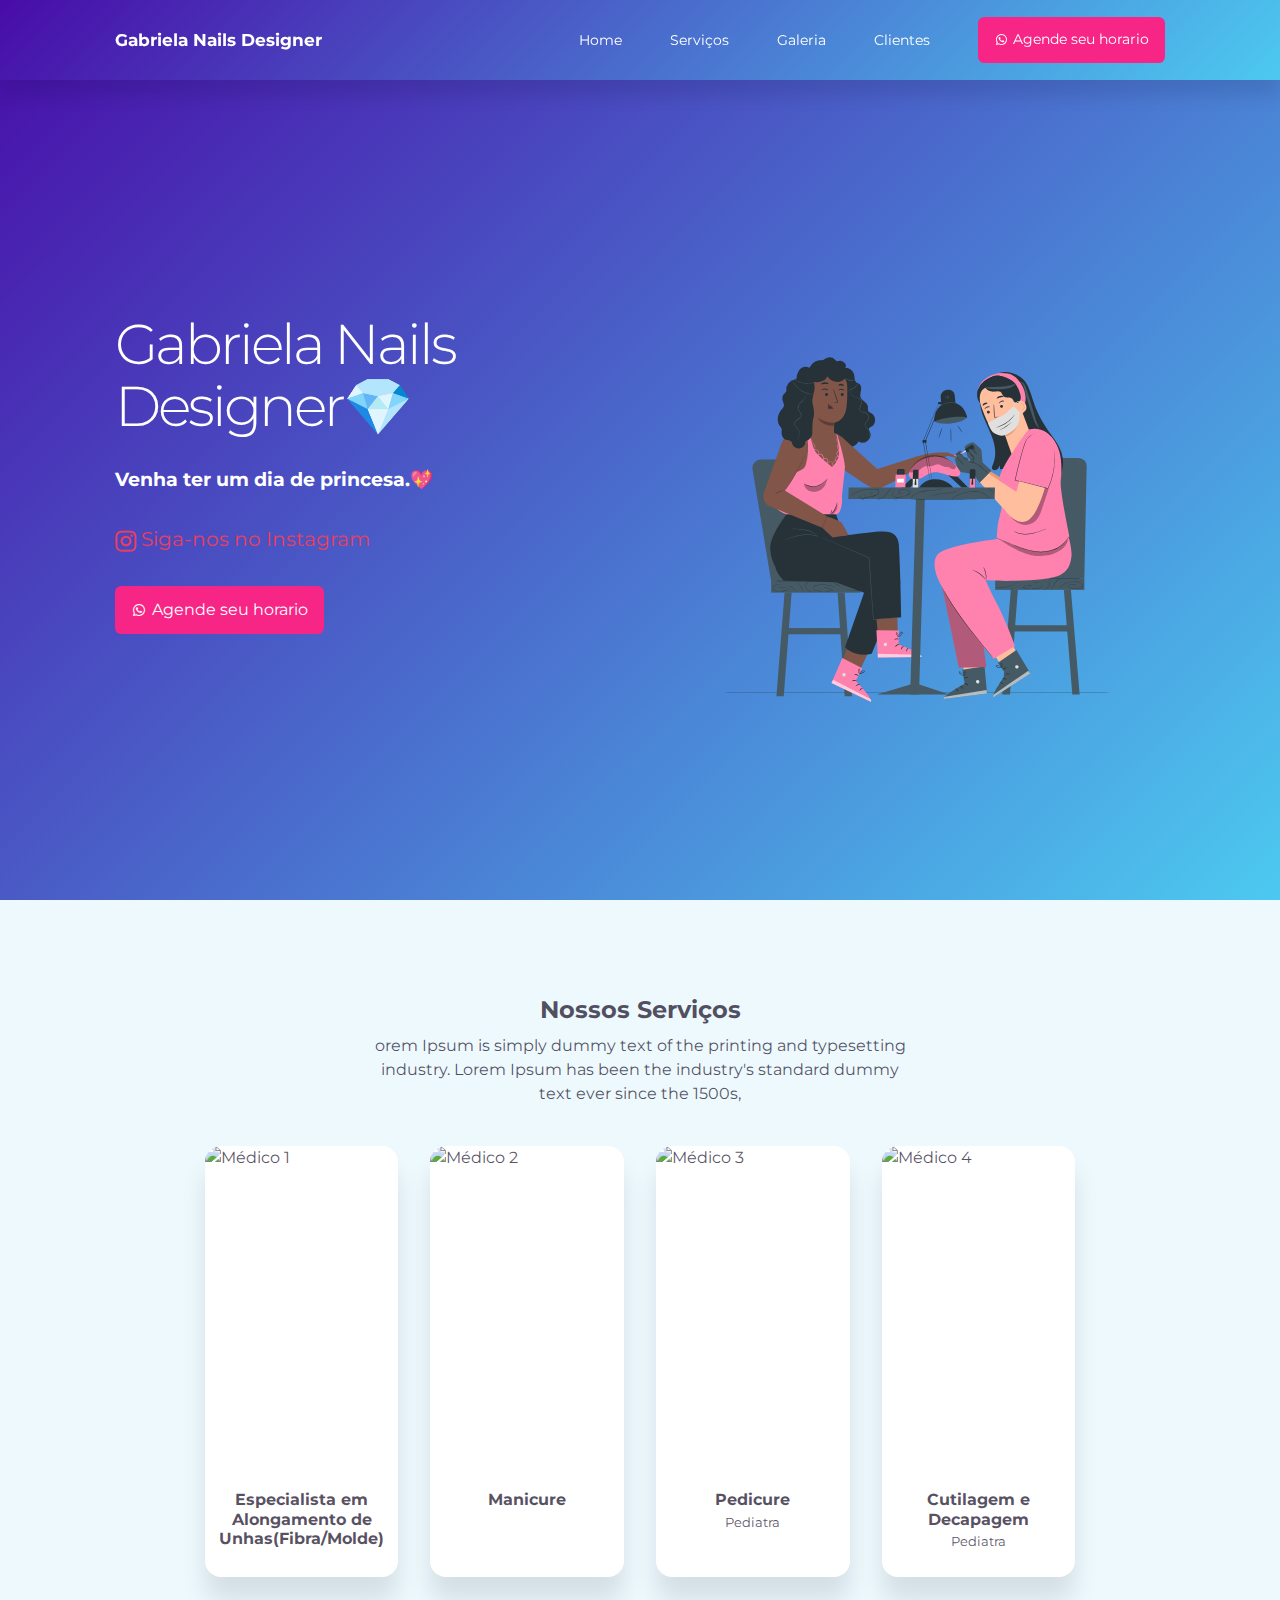
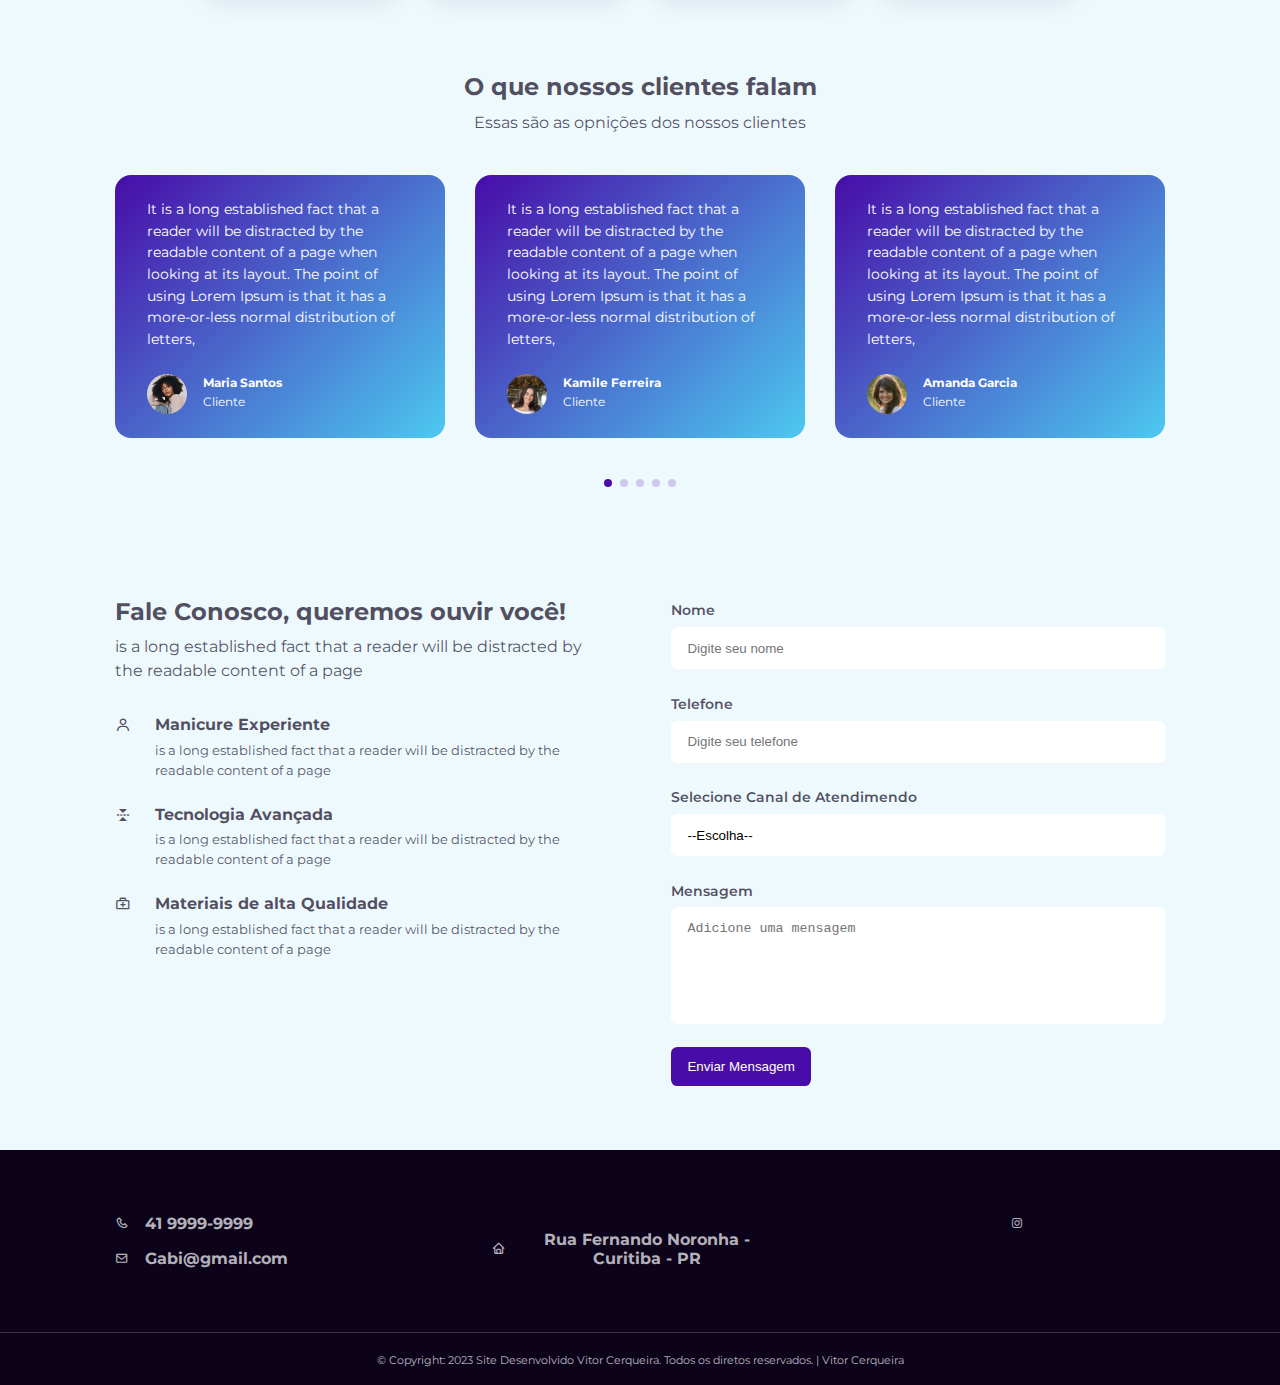
==== commit 189df7e4: "alterado" ====
--- a/Salao de Beleza/index.html
+++ b/Salao de Beleza/index.html
@@ -7,6 +7,8 @@
     <link rel="stylesheet" href="./css/style.min.css">
     <link href='https://unpkg.com/boxicons@2.1.2/css/boxicons.min.css' rel='stylesheet'><!--Link BOXICONS-->
     <link rel="stylesheet" href="https://unpkg.com/swiper/swiper-bundle.min.css"/><!--Link Swiper's CSS-->
+    <link rel="stylesheet" href="./style.css"/><!--Link CSS-->
+
     <title>Gabriela Nails Designer💅🏻</title>
 </head>
 
@@ -21,6 +23,7 @@
                 <li><a href="#services">Galeria</a></li>
                 <li><a href="#testimonials">Clientes</a></li>
                 <li><a href="https://wa.me/5561999999999" target="_blank" class="btn" ><i class='bx bxl-whatsapp' ></i>Agende seu horario</a></li>
+                
             </ul>
 
                 <button id="open__nav-btn"><i class='bx bx-menu'></i></button>
@@ -33,8 +36,18 @@
     <header>
         <div class="container">
             <div class="header__content">
-                <h1>Gabriela Nails Designer💅🏻</h1>
-                <p><h3>Venha ter um dia de princesa.</h3></p>
+                <h1>Gabriela Nails Designer💎</h1>
+                <p><h3>Venha ter um dia de princesa.💖</h3></p>
+                <p>
+                
+<link rel="stylesheet" href="https://cdnjs.cloudflare.com/ajax/libs/font-awesome/5.15.4/css/all.min.css">
+
+<a href="https://www.instagram.com/seu_perfil_do_instagram/" target="_blank" class="instagram-link">
+  <i class="fab fa-instagram"></i> Siga-nos no Instagram
+</a>    
+
+                </p>
+                
                 <a href="#appointment" class="btn"><i class='bx bxl-whatsapp' ></i>Agende seu horario</a>
             </div>
             <div class="header__image">
--- a/Salao de Beleza/style.css
+++ b/Salao de Beleza/style.css
@@ -0,0 +1,12 @@
+.instagram-link {
+  text-decoration: none;
+  color: #e4405f; /* Cor padrão do Instagram */
+  font-size: 20px; /* Tamanho da fonte do texto */
+  margin-right: 10px; /* Espaçamento à direita do ícone */
+}
+
+/* Estilo para o ícone do Instagram */
+.instagram-link i {
+  font-size: 24px; /* Tamanho do ícone */
+  vertical-align: middle; /* Alinhar verticalmente com o texto */
+}
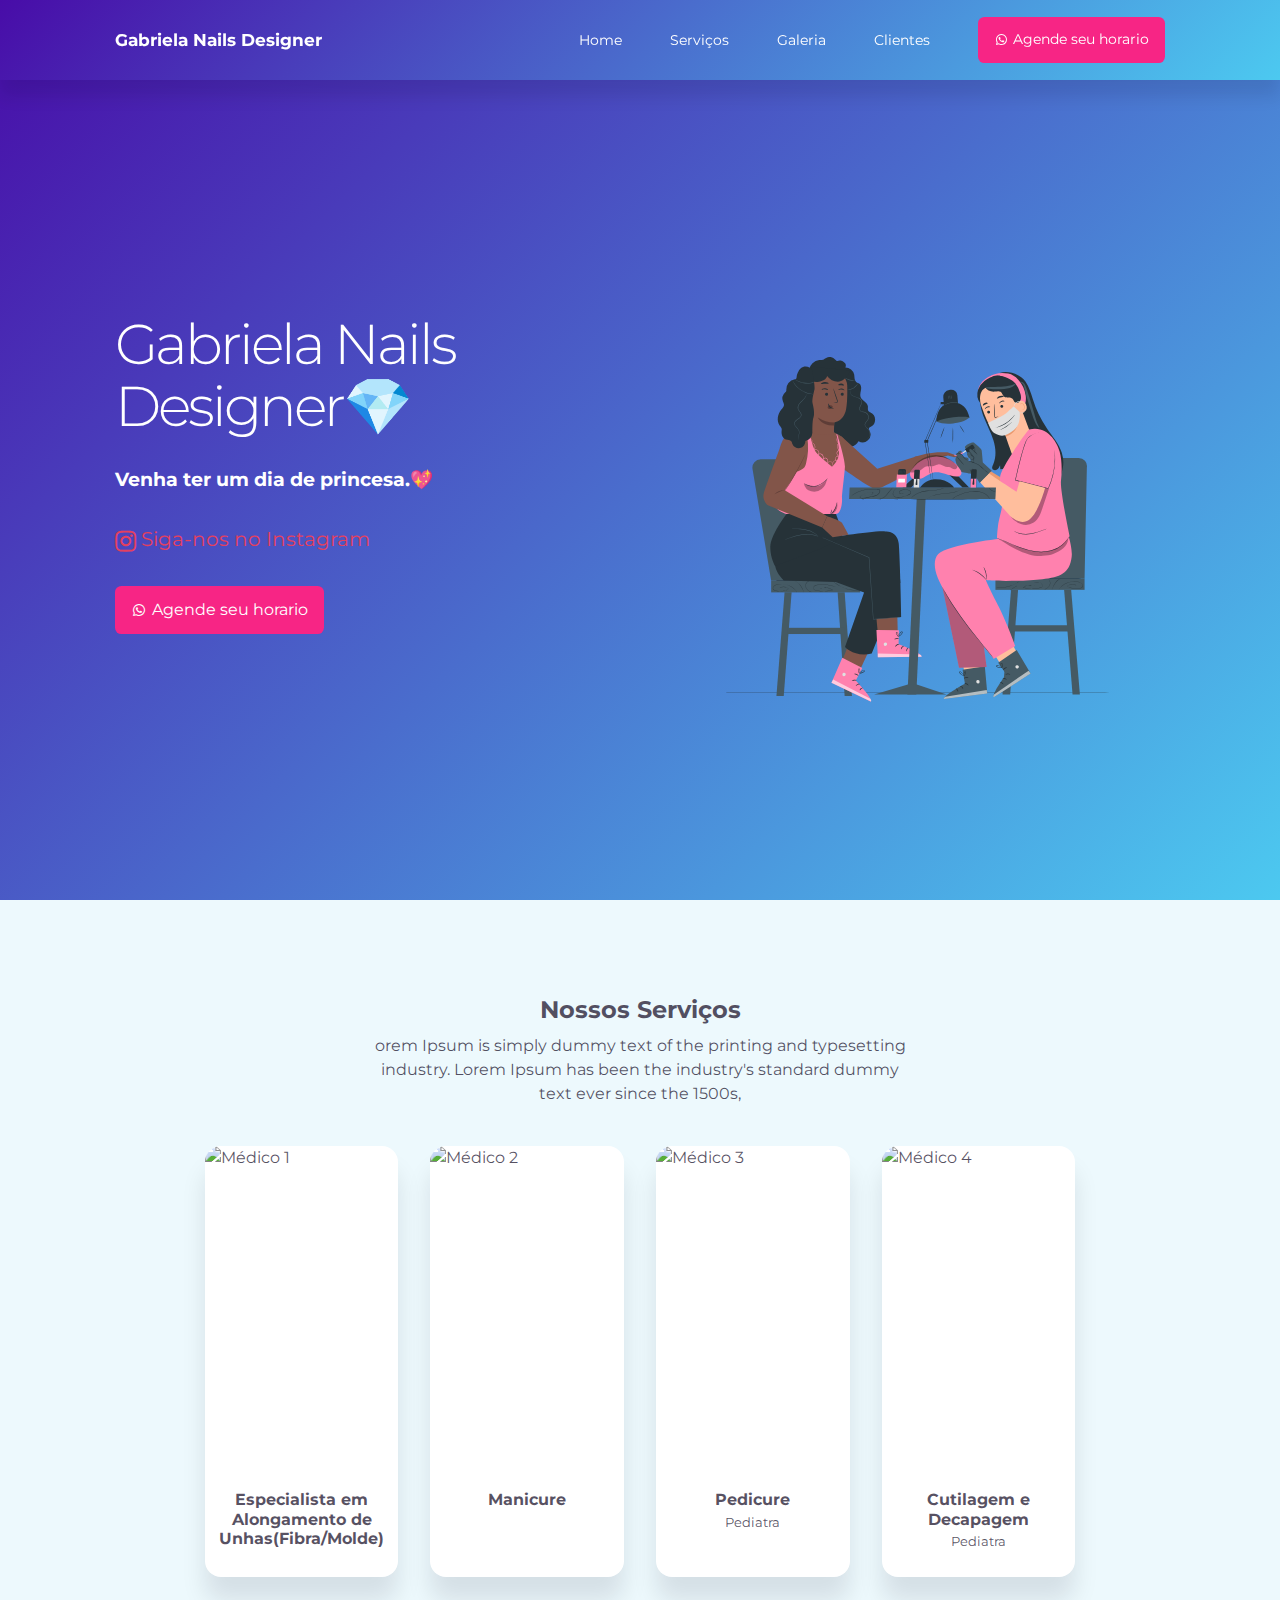
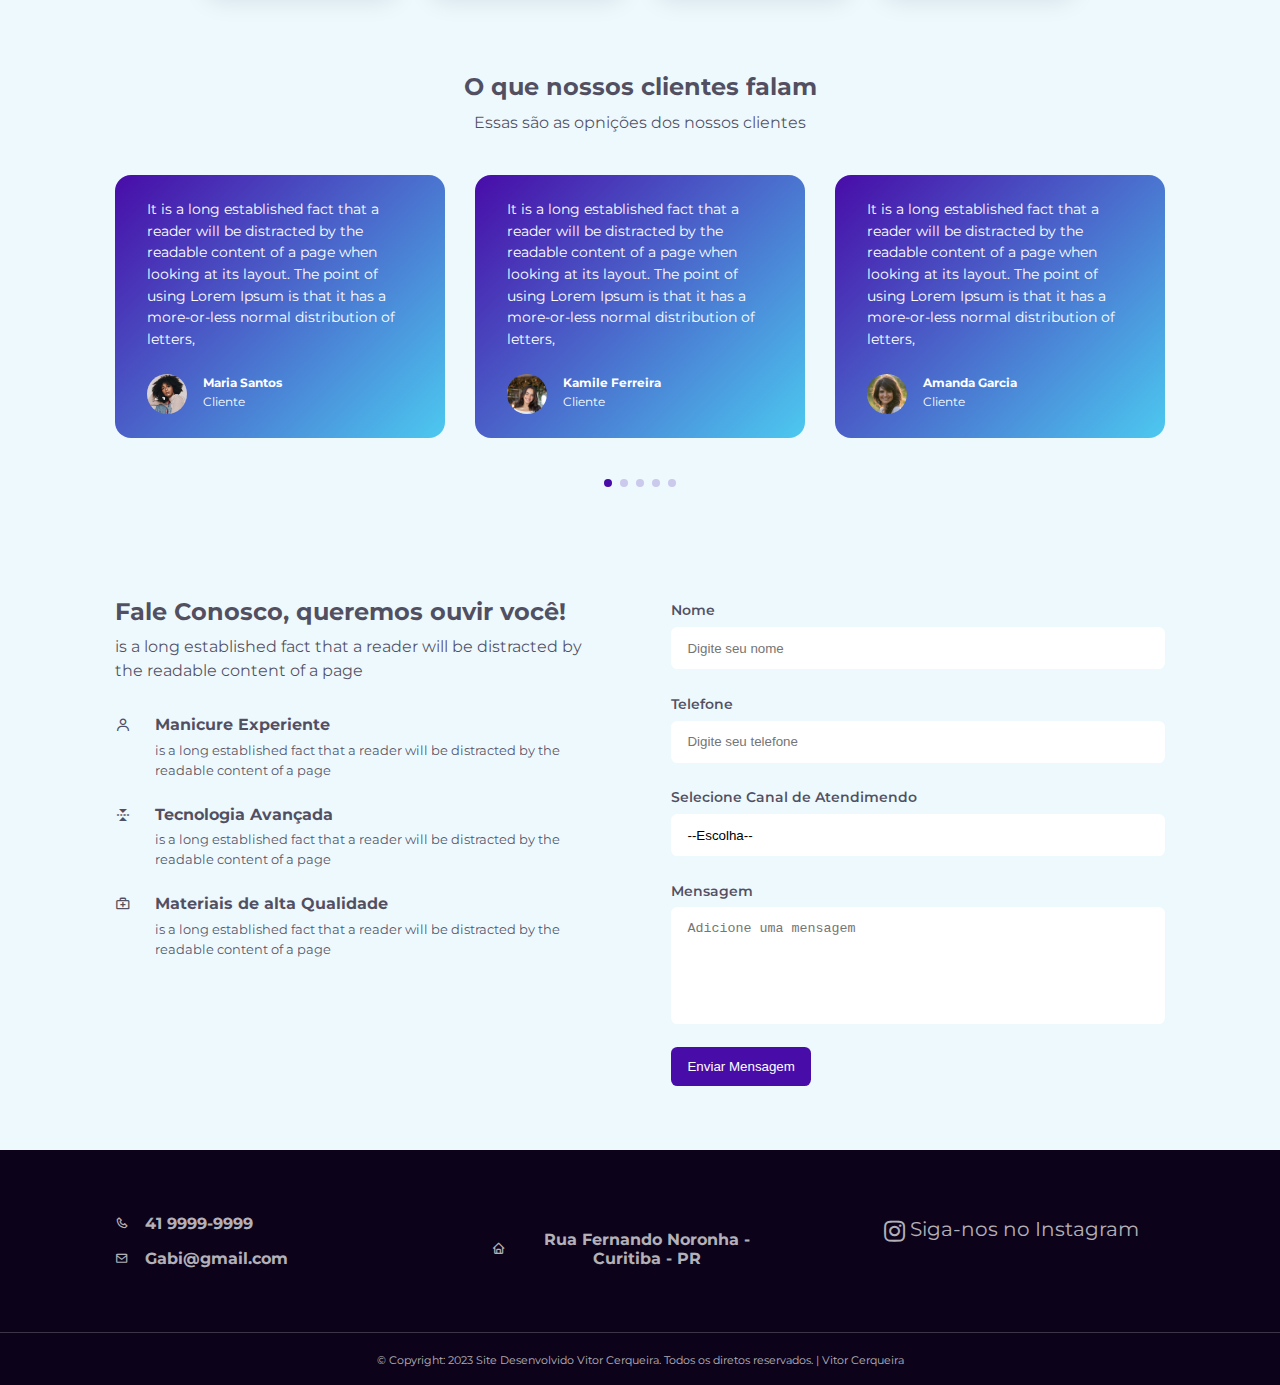
==== commit 6e55f999: "alterado" ====
--- a/Salao de Beleza/index.html
+++ b/Salao de Beleza/index.html
@@ -364,7 +364,11 @@
 
         <article>
             <div class="footer__socials">
-                <a href="https://www.instagram.com/jonathansantos.costa/" target="_blank"><i class='bx bxl-instagram' ></i></a>
+               <link rel="stylesheet" href="https://cdnjs.cloudflare.com/ajax/libs/font-awesome/5.15.4/css/all.min.css">
+
+<a href="https://www.instagram.com/seu_perfil_do_instagram/" target="_blank" class="instagram-link">
+  <i class="fab fa-instagram"></i> Siga-nos no Instagram
+</a> 
             </div> 
         </article>
 
